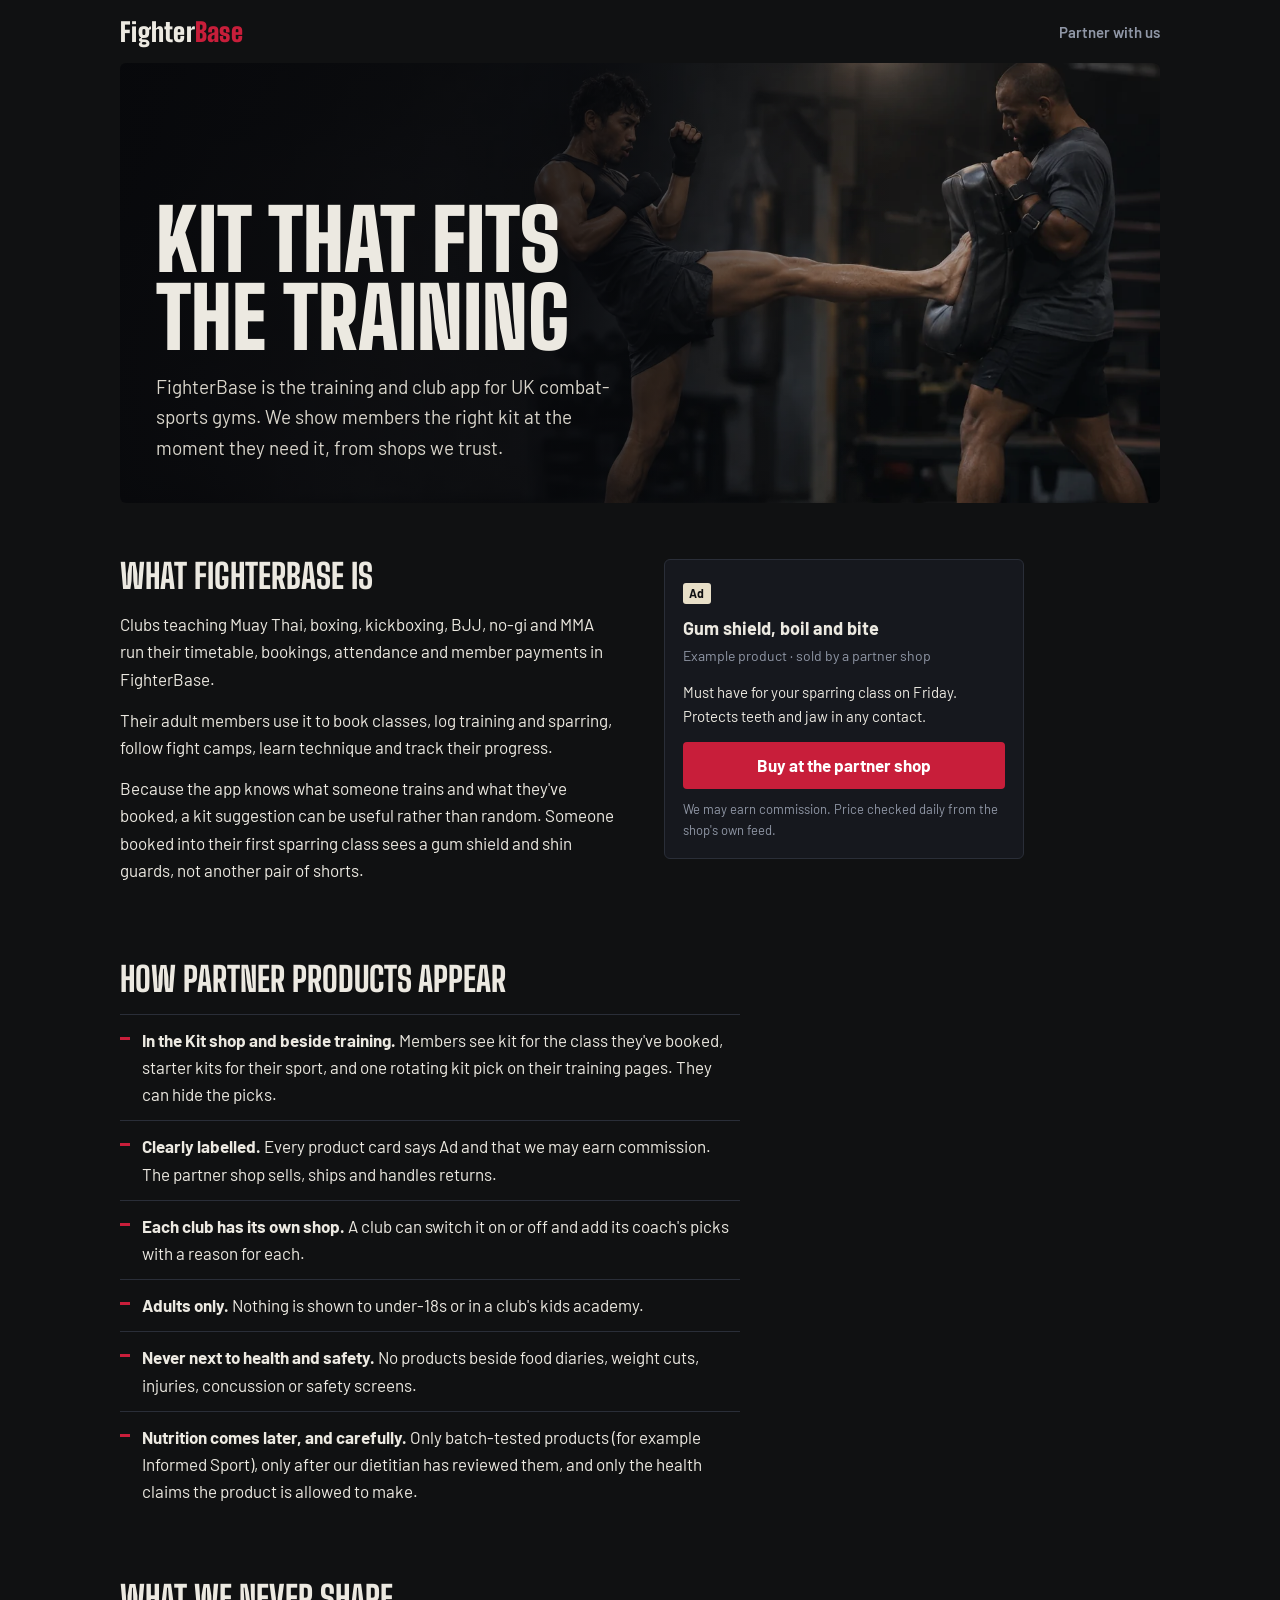
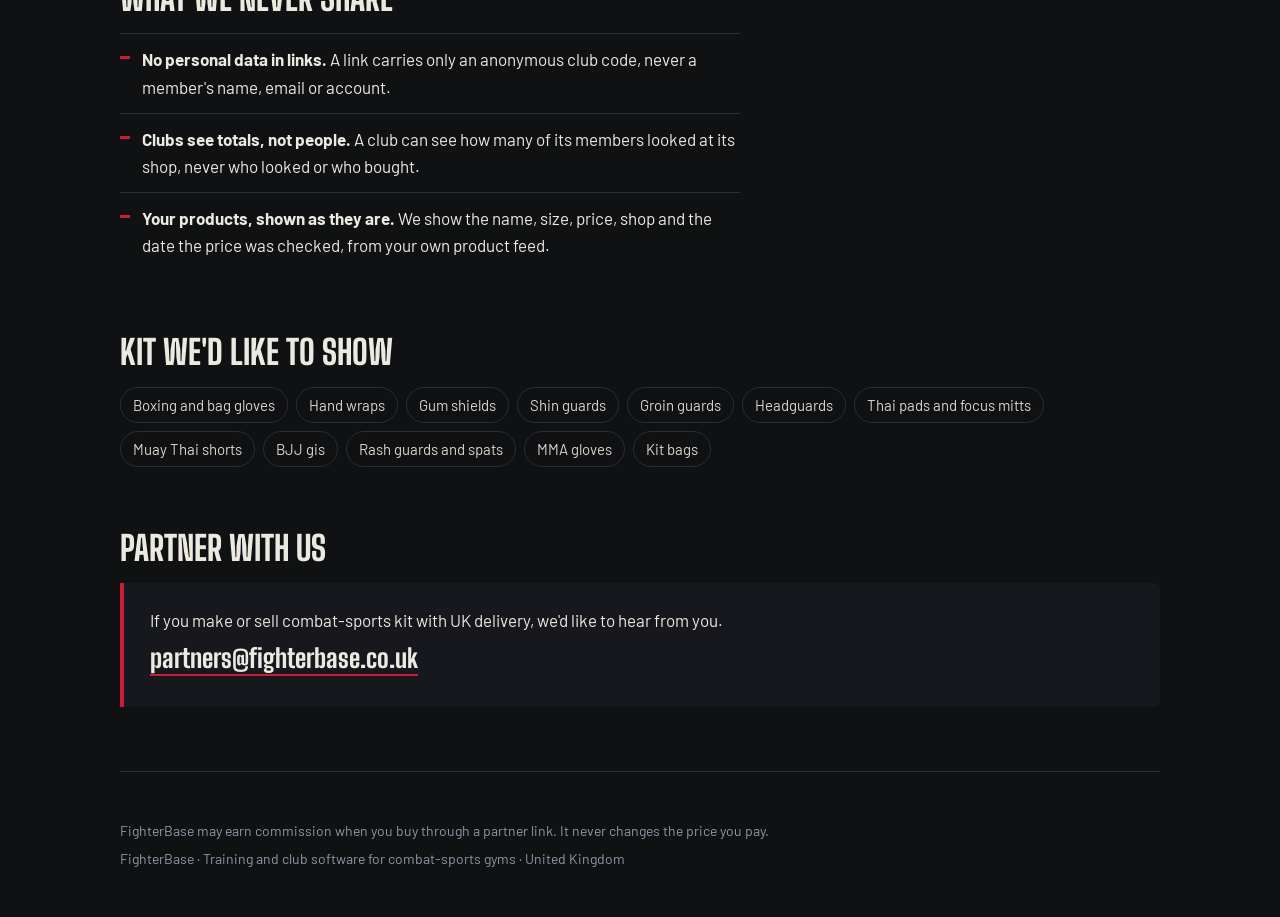
==== partners/index.html @ 5ecef2b3 "v405: partner page for affiliate applications (FB-067): /partners/ preview on the test site (test cl" ====
<!doctype html>
<html lang="en-GB">
<head>
<meta charset="utf-8">
<meta name="viewport" content="width=device-width,initial-scale=1">
<title>Partners | FighterBase</title>
<meta name="description" content="How partner kit appears in FighterBase, the training and club app for UK combat-sports gyms, and how to work with us.">
<!-- Test-site preview (FB-067, v405). On the live site (www.fighterbase.co.uk/partners/) remove the noindex line below. -->
<meta name="robots" content="noindex,nofollow">
<link rel="icon" href="/icon-64.png">
<link rel="preconnect" href="https://fonts.googleapis.com">
<link rel="preconnect" href="https://fonts.gstatic.com" crossorigin>
<link href="https://fonts.googleapis.com/css2?family=Big+Shoulders+Display:wght@800;900&family=Barlow:wght@400;500;600;700&display=swap" rel="stylesheet">
<style>
:root{--bg:#101112;--surface:#16181E;--line:#2A2E38;--fg:#ECE9E1;--muted:#9097A6;--red:#C81E3A;--red-text:#E5455C;--gold:#E8DFC8;
--display:"Big Shoulders Display","Arial Narrow",Impact,sans-serif;--body:"Barlow",system-ui,-apple-system,"Segoe UI",sans-serif}
*{box-sizing:border-box}
html{-webkit-text-size-adjust:100%}
body{margin:0;background:var(--bg);color:var(--fg);font:400 17px/1.6 var(--body)}
a{color:var(--red-text)}
a:focus-visible,button:focus-visible{outline:2px solid var(--gold);outline-offset:3px}
.wrap{max-width:1080px;margin:0 auto;padding:0 20px}
header.top{display:flex;align-items:center;justify-content:space-between;padding:18px 0}
.brand{font:900 26px/1 var(--display);letter-spacing:.01em;color:var(--fg);text-decoration:none}
.brand span{color:var(--red)}
.top nav a{color:var(--muted);text-decoration:none;font-weight:600;font-size:15px}
.top nav a:hover{color:var(--fg)}
.hero{position:relative;min-height:440px;display:flex;align-items:flex-end;border-radius:6px;overflow:hidden;background:#07080B}
.hero img{position:absolute;inset:0;width:100%;height:100%;object-fit:cover;object-position:70% 40%;opacity:.72}
.hero::after{content:"";position:absolute;inset:0;background:linear-gradient(90deg,rgba(7,8,11,.94) 0%,rgba(7,8,11,.7) 45%,rgba(7,8,11,0) 75%)}
.hero .in{position:relative;z-index:1;padding:40px 36px;max-width:560px}
h1{font:900 clamp(46px,8vw,84px)/.92 var(--display);margin:0 0 16px;text-transform:uppercase}
.lede{font-size:19px;color:#D9D5CB;margin:0}
section{padding:56px 0 8px}
h2{font:800 34px/1 var(--display);text-transform:uppercase;margin:0 0 18px}
.cols{display:grid;grid-template-columns:1fr 1fr;gap:48px}
.cols p{margin:0 0 14px;max-width:60ch}
ul.rules{list-style:none;padding:0;margin:0}
ul.rules li{padding:12px 0 12px 22px;border-top:1px solid var(--line);position:relative;max-width:62ch}
ul.rules li::before{content:"";position:absolute;left:0;top:22px;width:10px;height:3px;background:var(--red)}
ul.rules li b{color:var(--fg)}
.card{background:var(--surface);border:1px solid var(--line);border-radius:6px;padding:18px;max-width:360px}
.card .ad{display:inline-block;font-weight:700;font-size:12px;letter-spacing:.04em;color:#101112;background:var(--gold);border-radius:3px;padding:1px 6px;margin-bottom:10px}
.card .nm{font-weight:700;font-size:18px;margin:0}
.card .meta{color:var(--muted);font-size:14px;margin:2px 0 12px}
.card .why{font-size:15px;margin:0 0 14px}
.card .buy{display:block;text-align:center;background:var(--red);color:#fff;text-decoration:none;font-weight:700;border-radius:4px;padding:10px}
.card .note{color:var(--muted);font-size:13px;margin:10px 0 0}
.kinds{display:flex;flex-wrap:wrap;gap:8px;margin:0;padding:0;list-style:none}
.kinds li{border:1px solid var(--line);border-radius:999px;padding:5px 12px;font-size:15px;color:#D9D5CB}
.contact{background:var(--surface);border-left:4px solid var(--red);padding:24px 26px;border-radius:0 6px 6px 0;margin:8px 0 0}
.contact p{margin:0 0 8px}
.contact a.mail{font:800 26px/1.2 var(--display);text-decoration:none;color:var(--fg);border-bottom:2px solid var(--red)}
footer{color:var(--muted);font-size:14px;padding:48px 0 40px;border-top:1px solid var(--line);margin-top:56px}
footer p{margin:0 0 6px}
@media (max-width:760px){
 body{font-size:16px}
 .wrap{padding:0 16px}
 .hero{min-height:380px}
 .hero .in{padding:28px 20px}
 .hero::after{background:linear-gradient(0deg,rgba(7,8,11,.96) 0%,rgba(7,8,11,.75) 55%,rgba(7,8,11,.2) 100%)}
 .cols{grid-template-columns:1fr;gap:28px}
 section{padding:40px 0 4px}
 .contact{padding:20px 18px}
 .contact a.mail{font-size:22px;overflow-wrap:anywhere}
}
@media (prefers-reduced-motion:reduce){*{scroll-behavior:auto!important}}
</style>
</head>
<body>
<div class="wrap">
<header class="top">
 <a class="brand" href="/">Fighter<span>Base</span></a>
 <nav aria-label="Main"><a href="#contact">Partner with us</a></nav>
</header>

<div class="hero">
 <img src="hero.webp" alt="A fighter throws a front kick into a kick shield held by a training partner" width="1536" height="1024">
 <div class="in">
  <h1>Kit that fits the training</h1>
  <p class="lede">FighterBase is the training and club app for UK combat-sports gyms. We show members the right kit at the moment they need it, from shops we trust.</p>
 </div>
</div>

<section aria-labelledby="what">
 <div class="cols">
  <div>
   <h2 id="what">What FighterBase is</h2>
   <p>Clubs teaching Muay Thai, boxing, kickboxing, BJJ, no-gi and MMA run their timetable, bookings, attendance and member payments in FighterBase.</p>
   <p>Their adult members use it to book classes, log training and sparring, follow fight camps, learn technique and track their progress.</p>
   <p>Because the app knows what someone trains and what they've booked, a kit suggestion can be useful rather than random. Someone booked into their first sparring class sees a gum shield and shin guards, not another pair of shorts.</p>
  </div>
  <div aria-label="Example of a partner product card">
   <div class="card">
    <span class="ad">Ad</span>
    <p class="nm">Gum shield, boil and bite</p>
    <p class="meta">Example product · sold by a partner shop</p>
    <p class="why">Must have for your sparring class on Friday. Protects teeth and jaw in any contact.</p>
    <a class="buy" href="#how" aria-label="Example button: Buy at the partner shop">Buy at the partner shop</a>
    <p class="note">We may earn commission. Price checked daily from the shop's own feed.</p>
   </div>
  </div>
 </div>
</section>

<section id="how" aria-labelledby="how-h">
 <h2 id="how-h">How partner products appear</h2>
 <ul class="rules">
  <li><b>In the Kit shop and beside training.</b> Members see kit for the class they've booked, starter kits for their sport, and one rotating kit pick on their training pages. They can hide the picks.</li>
  <li><b>Clearly labelled.</b> Every product card says Ad and that we may earn commission. The partner shop sells, ships and handles returns.</li>
  <li><b>Each club has its own shop.</b> A club can switch it on or off and add its coach's picks with a reason for each.</li>
  <li><b>Adults only.</b> Nothing is shown to under-18s or in a club's kids academy.</li>
  <li><b>Never next to health and safety.</b> No products beside food diaries, weight cuts, injuries, concussion or safety screens.</li>
  <li><b>Nutrition comes later, and carefully.</b> Only batch-tested products (for example Informed Sport), only after our dietitian has reviewed them, and only the health claims the product is allowed to make.</li>
 </ul>
</section>

<section aria-labelledby="privacy-h">
 <h2 id="privacy-h">What we never share</h2>
 <ul class="rules">
  <li><b>No personal data in links.</b> A link carries only an anonymous club code, never a member's name, email or account.</li>
  <li><b>Clubs see totals, not people.</b> A club can see how many of its members looked at its shop, never who looked or who bought.</li>
  <li><b>Your products, shown as they are.</b> We show the name, size, price, shop and the date the price was checked, from your own product feed.</li>
 </ul>
</section>

<section aria-labelledby="kit-h">
 <h2 id="kit-h">Kit we'd like to show</h2>
 <ul class="kinds">
  <li>Boxing and bag gloves</li><li>Hand wraps</li><li>Gum shields</li><li>Shin guards</li><li>Groin guards</li><li>Headguards</li>
  <li>Thai pads and focus mitts</li><li>Muay Thai shorts</li><li>BJJ gis</li><li>Rash guards and spats</li><li>MMA gloves</li><li>Kit bags</li>
 </ul>
</section>

<section id="contact" aria-labelledby="contact-h">
 <h2 id="contact-h">Partner with us</h2>
 <div class="contact">
  <p>If you make or sell combat-sports kit with UK delivery, we'd like to hear from you.</p>
  <p><a class="mail" href="mailto:partners@fighterbase.co.uk">partners@fighterbase.co.uk</a></p>
 </div>
</section>

<footer>
 <p>FighterBase may earn commission when you buy through a partner link. It never changes the price you pay.</p>
 <p>FighterBase · Training and club software for combat-sports gyms · United Kingdom</p>
</footer>
</div>
</body>
</html>
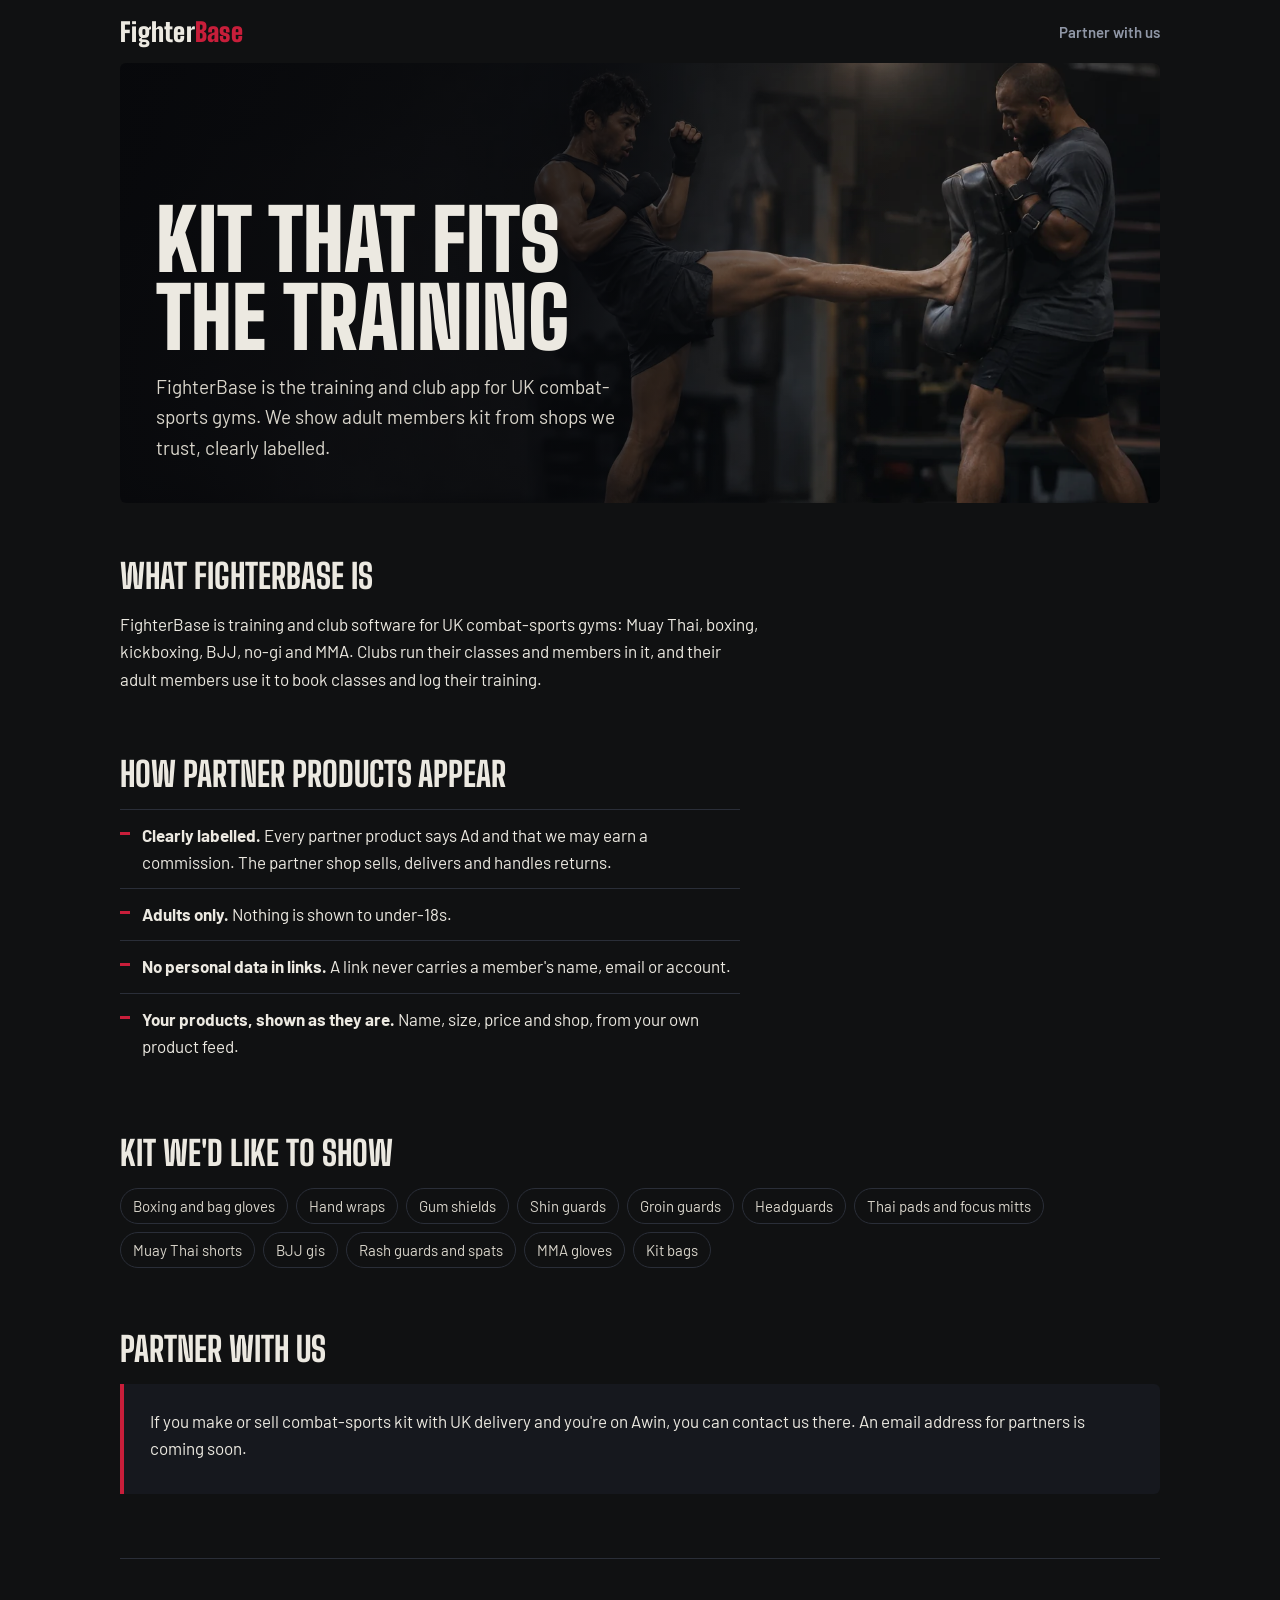
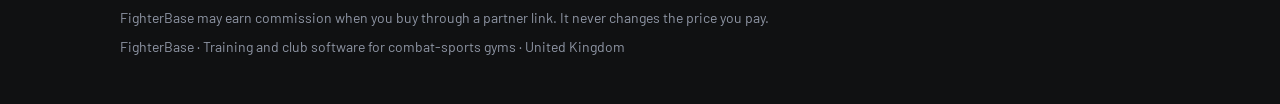
==== commit a46ea64b: "v410 (branch preview, not published): partner placeholders, trimmed partner page, noindex headers (F" ====
--- a/partners/index.html
+++ b/partners/index.html
@@ -5,7 +5,7 @@
 <meta name="viewport" content="width=device-width,initial-scale=1">
 <title>Partners | FighterBase</title>
 <meta name="description" content="How partner kit appears in FighterBase, the training and club app for UK combat-sports gyms, and how to work with us.">
-<!-- Test-site preview (FB-067, v405). On the live site (www.fighterbase.co.uk/partners/) remove the noindex line below. -->
+<!-- v410 (FB-073, FB-074): kept out of search on purpose (Steve 16 Nov 21:11: keep the idea private); Awin and brands open the link directly. -->
 <meta name="robots" content="noindex,nofollow">
 <link rel="icon" href="/icon-64.png">
 <link rel="preconnect" href="https://fonts.googleapis.com">
@@ -35,6 +35,7 @@
 h2{font:800 34px/1 var(--display);text-transform:uppercase;margin:0 0 18px}
 .cols{display:grid;grid-template-columns:1fr 1fr;gap:48px}
 .cols p{margin:0 0 14px;max-width:60ch}
+.wide{max-width:64ch;margin:0}
 ul.rules{list-style:none;padding:0;margin:0}
 ul.rules li{padding:12px 0 12px 22px;border-top:1px solid var(--line);position:relative;max-width:62ch}
 ul.rules li::before{content:"";position:absolute;left:0;top:22px;width:10px;height:3px;background:var(--red)}
@@ -78,49 +79,22 @@
  <img src="hero.webp" alt="A fighter throws a front kick into a kick shield held by a training partner" width="1536" height="1024">
  <div class="in">
   <h1>Kit that fits the training</h1>
-  <p class="lede">FighterBase is the training and club app for UK combat-sports gyms. We show members the right kit at the moment they need it, from shops we trust.</p>
+  <p class="lede">FighterBase is the training and club app for UK combat-sports gyms. We show adult members kit from shops we trust, clearly labelled.</p>
  </div>
 </div>
 
 <section aria-labelledby="what">
- <div class="cols">
-  <div>
-   <h2 id="what">What FighterBase is</h2>
-   <p>Clubs teaching Muay Thai, boxing, kickboxing, BJJ, no-gi and MMA run their timetable, bookings, attendance and member payments in FighterBase.</p>
-   <p>Their adult members use it to book classes, log training and sparring, follow fight camps, learn technique and track their progress.</p>
-   <p>Because the app knows what someone trains and what they've booked, a kit suggestion can be useful rather than random. Someone booked into their first sparring class sees a gum shield and shin guards, not another pair of shorts.</p>
-  </div>
-  <div aria-label="Example of a partner product card">
-   <div class="card">
-    <span class="ad">Ad</span>
-    <p class="nm">Gum shield, boil and bite</p>
-    <p class="meta">Example product · sold by a partner shop</p>
-    <p class="why">Must have for your sparring class on Friday. Protects teeth and jaw in any contact.</p>
-    <a class="buy" href="#how" aria-label="Example button: Buy at the partner shop">Buy at the partner shop</a>
-    <p class="note">We may earn commission. Price checked daily from the shop's own feed.</p>
-   </div>
-  </div>
- </div>
+ <h2 id="what">What FighterBase is</h2>
+ <p class="wide">FighterBase is training and club software for UK combat-sports gyms: Muay Thai, boxing, kickboxing, BJJ, no-gi and MMA. Clubs run their classes and members in it, and their adult members use it to book classes and log their training.</p>
 </section>
 
 <section id="how" aria-labelledby="how-h">
  <h2 id="how-h">How partner products appear</h2>
  <ul class="rules">
-  <li><b>In the Kit shop and beside training.</b> Members see kit for the class they've booked, starter kits for their sport, and one rotating kit pick on their training pages. They can hide the picks.</li>
-  <li><b>Clearly labelled.</b> Every product card says Ad and that we may earn commission. The partner shop sells, ships and handles returns.</li>
-  <li><b>Each club has its own shop.</b> A club can switch it on or off and add its coach's picks with a reason for each.</li>
-  <li><b>Adults only.</b> Nothing is shown to under-18s or in a club's kids academy.</li>
-  <li><b>Never next to health and safety.</b> No products beside food diaries, weight cuts, injuries, concussion or safety screens.</li>
-  <li><b>Nutrition comes later, and carefully.</b> Only batch-tested products (for example Informed Sport), only after our dietitian has reviewed them, and only the health claims the product is allowed to make.</li>
- </ul>
-</section>
-
-<section aria-labelledby="privacy-h">
- <h2 id="privacy-h">What we never share</h2>
- <ul class="rules">
-  <li><b>No personal data in links.</b> A link carries only an anonymous club code, never a member's name, email or account.</li>
-  <li><b>Clubs see totals, not people.</b> A club can see how many of its members looked at its shop, never who looked or who bought.</li>
-  <li><b>Your products, shown as they are.</b> We show the name, size, price, shop and the date the price was checked, from your own product feed.</li>
+  <li><b>Clearly labelled.</b> Every partner product says Ad and that we may earn a commission. The partner shop sells, delivers and handles returns.</li>
+  <li><b>Adults only.</b> Nothing is shown to under-18s.</li>
+  <li><b>No personal data in links.</b> A link never carries a member's name, email or account.</li>
+  <li><b>Your products, shown as they are.</b> Name, size, price and shop, from your own product feed.</li>
  </ul>
 </section>
 
@@ -135,8 +109,7 @@
 <section id="contact" aria-labelledby="contact-h">
  <h2 id="contact-h">Partner with us</h2>
  <div class="contact">
-  <p>If you make or sell combat-sports kit with UK delivery, we'd like to hear from you.</p>
-  <p><a class="mail" href="mailto:partners@fighterbase.co.uk">partners@fighterbase.co.uk</a></p>
+  <p>If you make or sell combat-sports kit with UK delivery and you're on Awin, you can contact us there. An email address for partners is coming soon.</p>
  </div>
 </section>
 
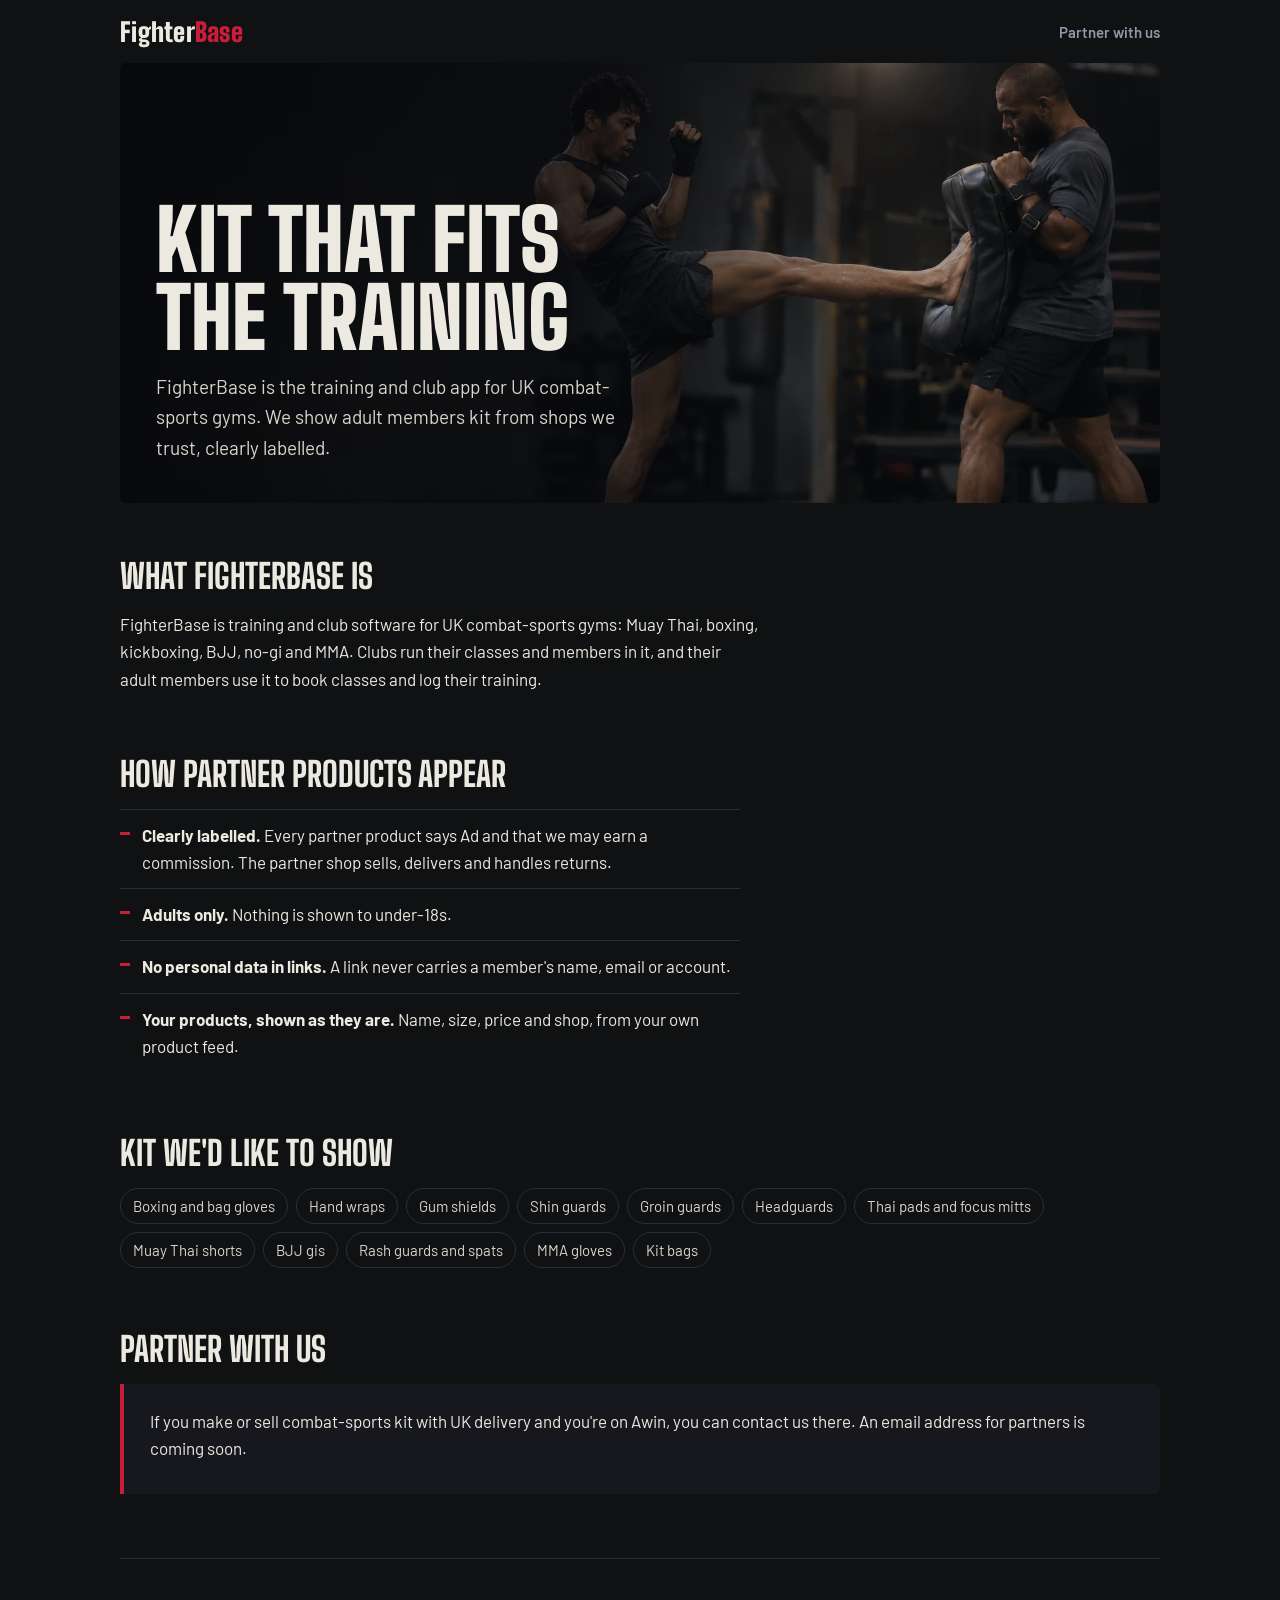
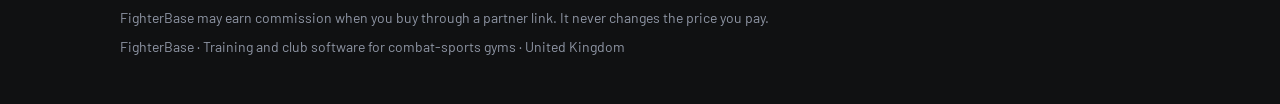
==== commit 22325510: "v420 published (Steve 17 Nov 23:02 to 23:09, "publish all"; v415 and v416 flagged for the Legal PA's" ====
--- a/partners/index.html
+++ b/partners/index.html
@@ -8,9 +8,7 @@
 <!-- v410 (FB-073, FB-074): kept out of search on purpose (Steve 16 Nov 21:11: keep the idea private); Awin and brands open the link directly. -->
 <meta name="robots" content="noindex,nofollow">
 <link rel="icon" href="/icon-64.png">
-<link rel="preconnect" href="https://fonts.googleapis.com">
-<link rel="preconnect" href="https://fonts.gstatic.com" crossorigin>
-<link href="https://fonts.googleapis.com/css2?family=Big+Shoulders+Display:wght@800;900&family=Barlow:wght@400;500;600;700&display=swap" rel="stylesheet">
+<link rel="stylesheet" href="/fonts/fonts.css"><!-- v414 (Legal PA L7): our own copy of the fonts -->
 <style>
 :root{--bg:#101112;--surface:#16181E;--line:#2A2E38;--fg:#ECE9E1;--muted:#9097A6;--red:#C81E3A;--red-text:#E5455C;--gold:#E8DFC8;
 --display:"Big Shoulders Display","Arial Narrow",Impact,sans-serif;--body:"Barlow",system-ui,-apple-system,"Segoe UI",sans-serif}
--- a/fonts/fonts.css
+++ b/fonts/fonts.css
@@ -0,0 +1,195 @@
+/* FighterBase v414 (Legal PA L7, 17 Nov 2026): the app's fonts served from our own site, so no visitor's IP address goes to Google.
+   Big Shoulders Display, Barlow, Barlow Condensed and IBM Plex Mono, SIL Open Font License 1.1 (see the OFL files here),
+   from the Fontsource 5.3.0 packages; latin and latin-ext only; woff2. */
+@font-face {
+  font-family: 'Big Shoulders Display';
+  font-style: normal;
+  font-display: swap;
+  font-weight: 700;
+  src: url(./big-shoulders-display-latin-ext-700-normal.woff2) format('woff2');
+  unicode-range: U+0100-02BA,U+02BD-02C5,U+02C7-02CC,U+02CE-02D7,U+02DD-02FF,U+0304,U+0308,U+0329,U+1D00-1DBF,U+1E00-1E9F,U+1EF2-1EFF,U+2020,U+20A0-20AB,U+20AD-20C0,U+2113,U+2C60-2C7F,U+A720-A7FF;
+}
+@font-face {
+  font-family: 'Big Shoulders Display';
+  font-style: normal;
+  font-display: swap;
+  font-weight: 700;
+  src: url(./big-shoulders-display-latin-700-normal.woff2) format('woff2');
+  unicode-range: U+0000-00FF,U+0131,U+0152-0153,U+02BB-02BC,U+02C6,U+02DA,U+02DC,U+0304,U+0308,U+0329,U+2000-206F,U+20AC,U+2122,U+2191,U+2193,U+2212,U+2215,U+FEFF,U+FFFD;
+}
+@font-face {
+  font-family: 'Big Shoulders Display';
+  font-style: normal;
+  font-display: swap;
+  font-weight: 800;
+  src: url(./big-shoulders-display-latin-ext-800-normal.woff2) format('woff2');
+  unicode-range: U+0100-02BA,U+02BD-02C5,U+02C7-02CC,U+02CE-02D7,U+02DD-02FF,U+0304,U+0308,U+0329,U+1D00-1DBF,U+1E00-1E9F,U+1EF2-1EFF,U+2020,U+20A0-20AB,U+20AD-20C0,U+2113,U+2C60-2C7F,U+A720-A7FF;
+}
+@font-face {
+  font-family: 'Big Shoulders Display';
+  font-style: normal;
+  font-display: swap;
+  font-weight: 800;
+  src: url(./big-shoulders-display-latin-800-normal.woff2) format('woff2');
+  unicode-range: U+0000-00FF,U+0131,U+0152-0153,U+02BB-02BC,U+02C6,U+02DA,U+02DC,U+0304,U+0308,U+0329,U+2000-206F,U+20AC,U+2122,U+2191,U+2193,U+2212,U+2215,U+FEFF,U+FFFD;
+}
+@font-face {
+  font-family: 'Big Shoulders Display';
+  font-style: normal;
+  font-display: swap;
+  font-weight: 900;
+  src: url(./big-shoulders-display-latin-ext-900-normal.woff2) format('woff2');
+  unicode-range: U+0100-02BA,U+02BD-02C5,U+02C7-02CC,U+02CE-02D7,U+02DD-02FF,U+0304,U+0308,U+0329,U+1D00-1DBF,U+1E00-1E9F,U+1EF2-1EFF,U+2020,U+20A0-20AB,U+20AD-20C0,U+2113,U+2C60-2C7F,U+A720-A7FF;
+}
+@font-face {
+  font-family: 'Big Shoulders Display';
+  font-style: normal;
+  font-display: swap;
+  font-weight: 900;
+  src: url(./big-shoulders-display-latin-900-normal.woff2) format('woff2');
+  unicode-range: U+0000-00FF,U+0131,U+0152-0153,U+02BB-02BC,U+02C6,U+02DA,U+02DC,U+0304,U+0308,U+0329,U+2000-206F,U+20AC,U+2122,U+2191,U+2193,U+2212,U+2215,U+FEFF,U+FFFD;
+}
+@font-face {
+  font-family: 'Barlow';
+  font-style: normal;
+  font-display: swap;
+  font-weight: 400;
+  src: url(./barlow-latin-ext-400-normal.woff2) format('woff2');
+  unicode-range: U+0100-02BA,U+02BD-02C5,U+02C7-02CC,U+02CE-02D7,U+02DD-02FF,U+0304,U+0308,U+0329,U+1D00-1DBF,U+1E00-1E9F,U+1EF2-1EFF,U+2020,U+20A0-20AB,U+20AD-20C0,U+2113,U+2C60-2C7F,U+A720-A7FF;
+}
+@font-face {
+  font-family: 'Barlow';
+  font-style: normal;
+  font-display: swap;
+  font-weight: 400;
+  src: url(./barlow-latin-400-normal.woff2) format('woff2');
+  unicode-range: U+0000-00FF,U+0131,U+0152-0153,U+02BB-02BC,U+02C6,U+02DA,U+02DC,U+0304,U+0308,U+0329,U+2000-206F,U+20AC,U+2122,U+2191,U+2193,U+2212,U+2215,U+FEFF,U+FFFD;
+}
+@font-face {
+  font-family: 'Barlow';
+  font-style: normal;
+  font-display: swap;
+  font-weight: 500;
+  src: url(./barlow-latin-ext-500-normal.woff2) format('woff2');
+  unicode-range: U+0100-02BA,U+02BD-02C5,U+02C7-02CC,U+02CE-02D7,U+02DD-02FF,U+0304,U+0308,U+0329,U+1D00-1DBF,U+1E00-1E9F,U+1EF2-1EFF,U+2020,U+20A0-20AB,U+20AD-20C0,U+2113,U+2C60-2C7F,U+A720-A7FF;
+}
+@font-face {
+  font-family: 'Barlow';
+  font-style: normal;
+  font-display: swap;
+  font-weight: 500;
+  src: url(./barlow-latin-500-normal.woff2) format('woff2');
+  unicode-range: U+0000-00FF,U+0131,U+0152-0153,U+02BB-02BC,U+02C6,U+02DA,U+02DC,U+0304,U+0308,U+0329,U+2000-206F,U+20AC,U+2122,U+2191,U+2193,U+2212,U+2215,U+FEFF,U+FFFD;
+}
+@font-face {
+  font-family: 'Barlow';
+  font-style: normal;
+  font-display: swap;
+  font-weight: 600;
+  src: url(./barlow-latin-ext-600-normal.woff2) format('woff2');
+  unicode-range: U+0100-02BA,U+02BD-02C5,U+02C7-02CC,U+02CE-02D7,U+02DD-02FF,U+0304,U+0308,U+0329,U+1D00-1DBF,U+1E00-1E9F,U+1EF2-1EFF,U+2020,U+20A0-20AB,U+20AD-20C0,U+2113,U+2C60-2C7F,U+A720-A7FF;
+}
+@font-face {
+  font-family: 'Barlow';
+  font-style: normal;
+  font-display: swap;
+  font-weight: 600;
+  src: url(./barlow-latin-600-normal.woff2) format('woff2');
+  unicode-range: U+0000-00FF,U+0131,U+0152-0153,U+02BB-02BC,U+02C6,U+02DA,U+02DC,U+0304,U+0308,U+0329,U+2000-206F,U+20AC,U+2122,U+2191,U+2193,U+2212,U+2215,U+FEFF,U+FFFD;
+}
+@font-face {
+  font-family: 'Barlow';
+  font-style: normal;
+  font-display: swap;
+  font-weight: 700;
+  src: url(./barlow-latin-ext-700-normal.woff2) format('woff2');
+  unicode-range: U+0100-02BA,U+02BD-02C5,U+02C7-02CC,U+02CE-02D7,U+02DD-02FF,U+0304,U+0308,U+0329,U+1D00-1DBF,U+1E00-1E9F,U+1EF2-1EFF,U+2020,U+20A0-20AB,U+20AD-20C0,U+2113,U+2C60-2C7F,U+A720-A7FF;
+}
+@font-face {
+  font-family: 'Barlow';
+  font-style: normal;
+  font-display: swap;
+  font-weight: 700;
+  src: url(./barlow-latin-700-normal.woff2) format('woff2');
+  unicode-range: U+0000-00FF,U+0131,U+0152-0153,U+02BB-02BC,U+02C6,U+02DA,U+02DC,U+0304,U+0308,U+0329,U+2000-206F,U+20AC,U+2122,U+2191,U+2193,U+2212,U+2215,U+FEFF,U+FFFD;
+}
+@font-face {
+  font-family: 'Barlow Condensed';
+  font-style: normal;
+  font-display: swap;
+  font-weight: 500;
+  src: url(./barlow-condensed-latin-ext-500-normal.woff2) format('woff2');
+  unicode-range: U+0100-02BA,U+02BD-02C5,U+02C7-02CC,U+02CE-02D7,U+02DD-02FF,U+0304,U+0308,U+0329,U+1D00-1DBF,U+1E00-1E9F,U+1EF2-1EFF,U+2020,U+20A0-20AB,U+20AD-20C0,U+2113,U+2C60-2C7F,U+A720-A7FF;
+}
+@font-face {
+  font-family: 'Barlow Condensed';
+  font-style: normal;
+  font-display: swap;
+  font-weight: 500;
+  src: url(./barlow-condensed-latin-500-normal.woff2) format('woff2');
+  unicode-range: U+0000-00FF,U+0131,U+0152-0153,U+02BB-02BC,U+02C6,U+02DA,U+02DC,U+0304,U+0308,U+0329,U+2000-206F,U+20AC,U+2122,U+2191,U+2193,U+2212,U+2215,U+FEFF,U+FFFD;
+}
+@font-face {
+  font-family: 'Barlow Condensed';
+  font-style: normal;
+  font-display: swap;
+  font-weight: 600;
+  src: url(./barlow-condensed-latin-ext-600-normal.woff2) format('woff2');
+  unicode-range: U+0100-02BA,U+02BD-02C5,U+02C7-02CC,U+02CE-02D7,U+02DD-02FF,U+0304,U+0308,U+0329,U+1D00-1DBF,U+1E00-1E9F,U+1EF2-1EFF,U+2020,U+20A0-20AB,U+20AD-20C0,U+2113,U+2C60-2C7F,U+A720-A7FF;
+}
+@font-face {
+  font-family: 'Barlow Condensed';
+  font-style: normal;
+  font-display: swap;
+  font-weight: 600;
+  src: url(./barlow-condensed-latin-600-normal.woff2) format('woff2');
+  unicode-range: U+0000-00FF,U+0131,U+0152-0153,U+02BB-02BC,U+02C6,U+02DA,U+02DC,U+0304,U+0308,U+0329,U+2000-206F,U+20AC,U+2122,U+2191,U+2193,U+2212,U+2215,U+FEFF,U+FFFD;
+}
+@font-face {
+  font-family: 'Barlow Condensed';
+  font-style: normal;
+  font-display: swap;
+  font-weight: 700;
+  src: url(./barlow-condensed-latin-ext-700-normal.woff2) format('woff2');
+  unicode-range: U+0100-02BA,U+02BD-02C5,U+02C7-02CC,U+02CE-02D7,U+02DD-02FF,U+0304,U+0308,U+0329,U+1D00-1DBF,U+1E00-1E9F,U+1EF2-1EFF,U+2020,U+20A0-20AB,U+20AD-20C0,U+2113,U+2C60-2C7F,U+A720-A7FF;
+}
+@font-face {
+  font-family: 'Barlow Condensed';
+  font-style: normal;
+  font-display: swap;
+  font-weight: 700;
+  src: url(./barlow-condensed-latin-700-normal.woff2) format('woff2');
+  unicode-range: U+0000-00FF,U+0131,U+0152-0153,U+02BB-02BC,U+02C6,U+02DA,U+02DC,U+0304,U+0308,U+0329,U+2000-206F,U+20AC,U+2122,U+2191,U+2193,U+2212,U+2215,U+FEFF,U+FFFD;
+}
+@font-face {
+  font-family: 'IBM Plex Mono';
+  font-style: normal;
+  font-display: swap;
+  font-weight: 500;
+  src: url(./ibm-plex-mono-latin-ext-500-normal.woff2) format('woff2');
+  unicode-range: U+0100-02BA,U+02BD-02C5,U+02C7-02CC,U+02CE-02D7,U+02DD-02FF,U+0304,U+0308,U+0329,U+1D00-1DBF,U+1E00-1E9F,U+1EF2-1EFF,U+2020,U+20A0-20AB,U+20AD-20C0,U+2113,U+2C60-2C7F,U+A720-A7FF;
+}
+@font-face {
+  font-family: 'IBM Plex Mono';
+  font-style: normal;
+  font-display: swap;
+  font-weight: 500;
+  src: url(./ibm-plex-mono-latin-500-normal.woff2) format('woff2');
+  unicode-range: U+0000-00FF,U+0131,U+0152-0153,U+02BB-02BC,U+02C6,U+02DA,U+02DC,U+0304,U+0308,U+0329,U+2000-206F,U+20AC,U+2122,U+2191,U+2193,U+2212,U+2215,U+FEFF,U+FFFD;
+}
+@font-face {
+  font-family: 'IBM Plex Mono';
+  font-style: normal;
+  font-display: swap;
+  font-weight: 600;
+  src: url(./ibm-plex-mono-latin-ext-600-normal.woff2) format('woff2');
+  unicode-range: U+0100-02BA,U+02BD-02C5,U+02C7-02CC,U+02CE-02D7,U+02DD-02FF,U+0304,U+0308,U+0329,U+1D00-1DBF,U+1E00-1E9F,U+1EF2-1EFF,U+2020,U+20A0-20AB,U+20AD-20C0,U+2113,U+2C60-2C7F,U+A720-A7FF;
+}
+@font-face {
+  font-family: 'IBM Plex Mono';
+  font-style: normal;
+  font-display: swap;
+  font-weight: 600;
+  src: url(./ibm-plex-mono-latin-600-normal.woff2) format('woff2');
+  unicode-range: U+0000-00FF,U+0131,U+0152-0153,U+02BB-02BC,U+02C6,U+02DA,U+02DC,U+0304,U+0308,U+0329,U+2000-206F,U+20AC,U+2122,U+2191,U+2193,U+2212,U+2215,U+FEFF,U+FFFD;
+}
